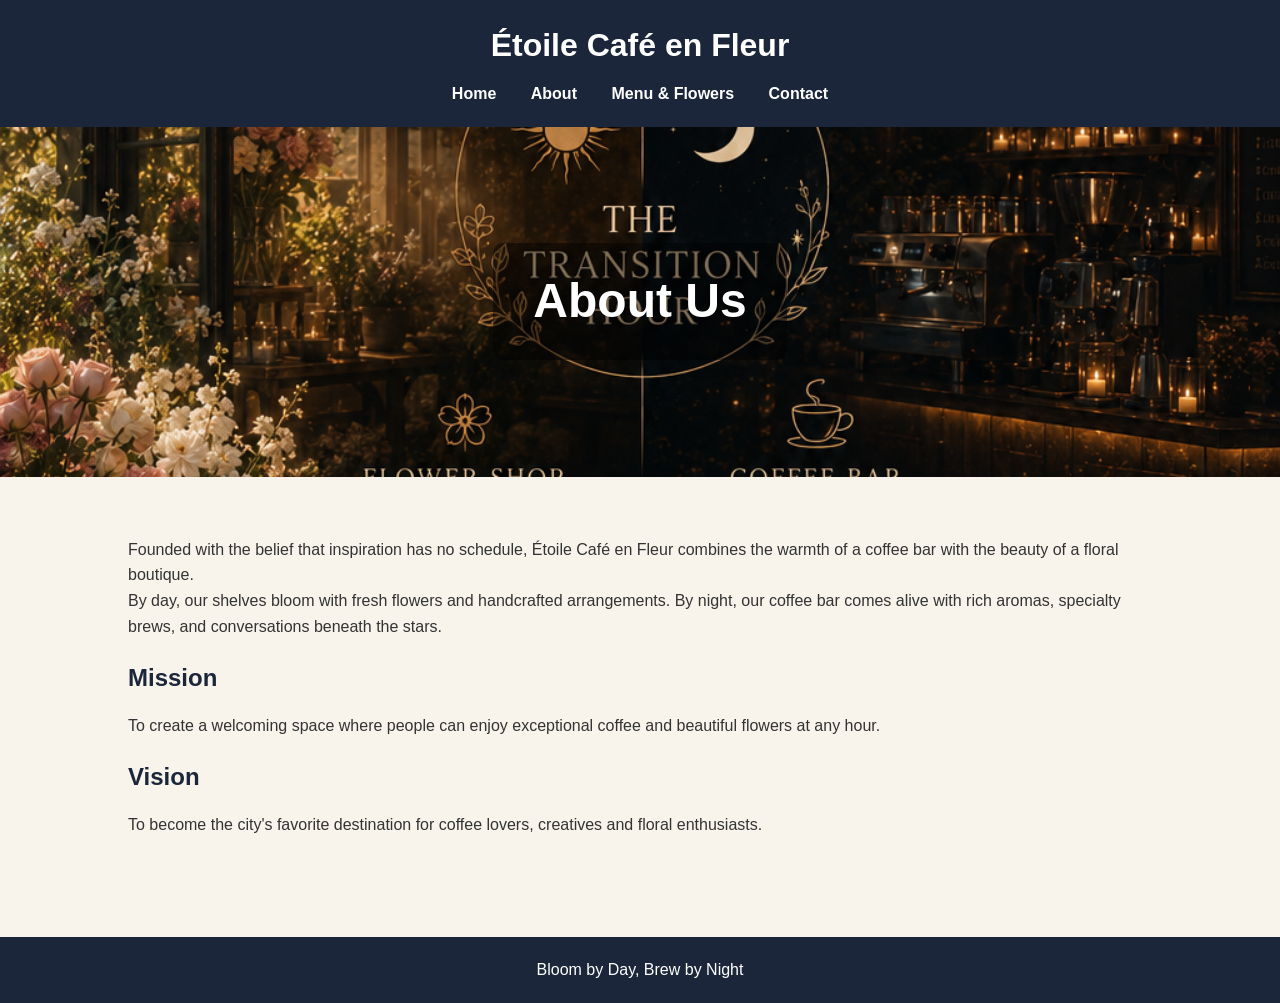
==== about.html @ 239c762a "Add files via upload" ====
<!DOCTYPE html>
<html lang="en">
<head>
<meta charset="UTF-8">
<meta name="viewport" content="width=device-width, initial-scale=1.0">
<title>About Us</title>
<link rel="stylesheet" href="css/style.css">
<link rel="icon" href="assets/favicon.png">
</head>
<body>

<header>
    <h1>Étoile Café en Fleur</h1>

    <nav>
        <a href="index.html">Home</a>
        <a href="about.html">About</a>
        <a href="menu.html">Menu & Flowers</a>
        <a href="contact.html">Contact</a>
    </nav>
</header>
<section class="page-banner about-banner">
    <h2>About Us</h2>
</section>
<section class="page-content">

<p>
Founded with the belief that inspiration has no schedule,
Étoile Café en Fleur combines the warmth of a coffee bar
with the beauty of a floral boutique.
</p>

<p>
By day, our shelves bloom with fresh flowers and handcrafted
arrangements. By night, our coffee bar comes alive with rich aromas,
specialty brews, and conversations beneath the stars.
</p>

<h2>Mission</h2>

<p>
To create a welcoming space where people can enjoy exceptional
coffee and beautiful flowers at any hour.
</p>

<h2>Vision</h2>

<p>
To become the city's favorite destination for coffee lovers,
creatives and floral enthusiasts.
</p>

</section>

<footer>
    <p>Bloom by Day, Brew by Night</p>
</footer>

</body>
</html>
---- css/style.css ----
*{
margin:0;
padding:0;
box-sizing:border-box;
}

body{
font-family:Arial, sans-serif;
background:#F8F4EC;
color:#333;
line-height:1.6;
}

header{
background:#1B263B;
color:white;
padding:20px;
text-align:center;
}

nav{
margin-top:10px;
}

nav a{
color:white;
text-decoration:none;
margin:0 15px;
font-weight:bold;
}

nav a:hover{
color:#D4AF37;
}

.hero{
height:90vh;
background:url("../images/hero.jpg") center/cover;
display:flex;
justify-content:center;
align-items:center;
text-align:center;
}

.hero-content{
background:rgba(0,0,0,0.5);
padding:30px;
color:white;
border-radius:10px;
}

.hero h2{
font-size:3rem;
margin-bottom:15px;
}

.section{
padding:60px 10%;
text-align:center;
}

.cards{
display:flex;
gap:20px;
justify-content:center;
flex-wrap:wrap;
margin-top:30px;
}

.card{
background:white;
width:300px;
border-radius:15px;
overflow:hidden;
box-shadow:0 5px 15px rgba(0,0,0,0.1);
transition:0.3s;
}

.card:hover{
transform:translateY(-5px);
}

.card img{
width:100%;
height:220px;
object-fit:cover;
}

.card h3{
padding:15px;
}

.card p{
padding:0 15px 20px;
}

.page-content{
padding:60px 10%;
}

.page-content h2{
color:#1B263B;
margin-top:20px;
margin-bottom:15px;
}

.page-content ul{
margin-left:20px;
margin-bottom:25px;
}

form{
display:flex;
flex-direction:column;
max-width:500px;
gap:15px;
margin-top:20px;
}

input,
textarea{
padding:12px;
border:1px solid #ccc;
border-radius:5px;
}

button{
background:#1B263B;
color:white;
border:none;
padding:12px;
cursor:pointer;
border-radius:5px;
}

button:hover{
background:#D4AF37;
color:black;
}

footer{
background:#1B263B;
color:white;
text-align:center;
padding:20px;
margin-top:40px;
}

@media(max-width:768px){

.hero h2{
font-size:2rem;
}

.cards{
flex-direction:column;
align-items:center;
}

}
.page-banner{
height:350px;
display:flex;
justify-content:center;
align-items:center;
text-align:center;
color:white;
font-size:2rem;
font-weight:bold;
}

.about-banner{
background:url("../images/about.jpg") center/cover;
}

.about-banner h2{
background:rgba(0,0,0,0.45);
padding:20px 40px;
border-radius:10px;
}
.menu-banner{
background:url("../images/menu.jpg") center/cover;
}

.menu-banner h2{
background:rgba(0,0,0,0.45);
padding:20px 40px;
border-radius:10px;
}
.contact-banner{
background:url("../images/contact.jpg") center/cover;
}

.contact-banner h2{
background:rgba(0,0,0,0.45);
padding:20px 40px;
border-radius:10px;
}
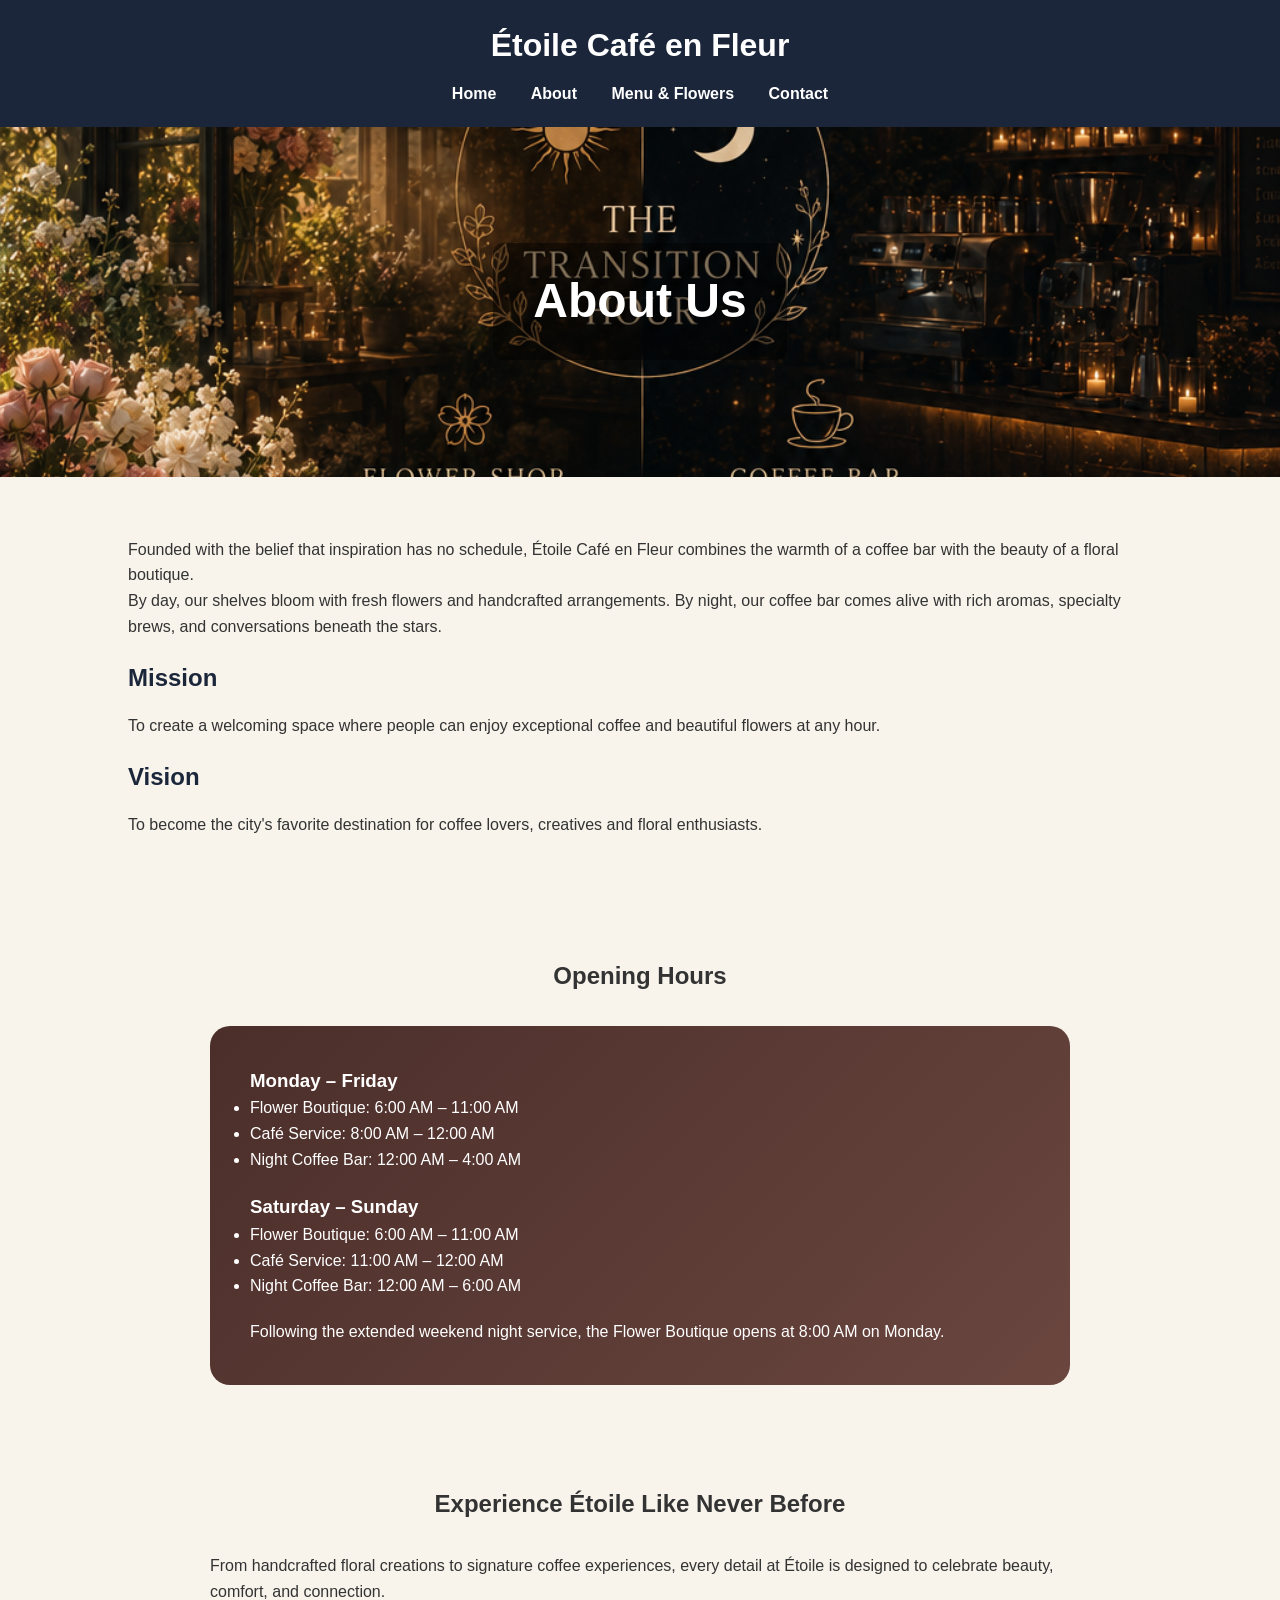
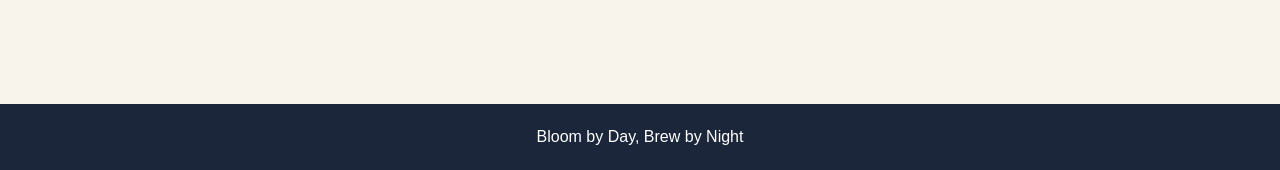
==== commit 60a4d312: "Add files via upload" ====
--- a/about.html
+++ b/about.html
@@ -51,7 +51,44 @@
 </p>
 
 </section>
+<section class="hours">
 
+    <h2>Opening Hours</h2>
+
+    <div class="hours-box">
+
+        <h3>Monday – Friday</h3>
+
+        <ul>
+            <li>Flower Boutique: 6:00 AM – 11:00 AM</li>
+            <li>Café Service: 8:00 AM – 12:00 AM</li>
+            <li>Night Coffee Bar: 12:00 AM – 4:00 AM</li>
+        </ul>
+
+        <h3>Saturday – Sunday</h3>
+
+        <ul>
+            <li>Flower Boutique: 6:00 AM – 11:00 AM</li>
+            <li>Café Service: 11:00 AM – 12:00 AM</li>
+            <li>Night Coffee Bar: 12:00 AM – 6:00 AM</li>
+        </ul>
+
+        <p>
+            Following the extended weekend night service,
+            the Flower Boutique opens at 8:00 AM on Monday.
+        </p>
+
+        </div>
+
+<h2>Experience Étoile Like Never Before</h2>
+
+<p>
+From handcrafted floral creations to signature
+coffee experiences, every detail at Étoile is
+designed to celebrate beauty, comfort, and connection.
+</p>
+
+</section>
 <footer>
     <p>Bloom by Day, Brew by Night</p>
 </footer>
--- a/css/style.css
+++ b/css/style.css
@@ -195,4 +195,209 @@
 background:rgba(0,0,0,0.45);
 padding:20px 40px;
 border-radius:10px;
+}
+.night-banner{
+    background:url("../images/night-banner.jpg");
+    background-size:cover;
+    background-position:center center;
+    height:500px;
+
+    display:flex;
+    justify-content:center;
+    align-items:center;
+
+    margin:80px 0;
+}
+
+.night-overlay{
+    background:rgba(0,0,0,0.6);
+    padding:40px;
+    border-radius:12px;
+    text-align:center;
+    color:white;
+}
+
+.night-overlay h2{
+    font-size:2.5rem;
+    margin-bottom:15px;
+    letter-spacing:3px;
+}
+
+.night-overlay p{
+    font-size:1.1rem;
+    line-height:1.8;
+}
+
+.about-btn{
+    display:inline-block;
+    margin-top:20px;
+    padding:12px 25px;
+    background:#c9a66b;
+    color:white;
+    text-decoration:none;
+    border-radius:30px;
+    font-weight:bold;
+    transition:0.3s;
+}
+
+.about-btn:hover{
+    background:#b38f54;
+}
+.gallery-links{
+    display:flex;
+    flex-wrap:wrap;
+    justify-content:center;
+    gap:15px;
+    margin-top:30px;
+}
+
+.gallery-links a{
+     background:linear-gradient(135deg,#d4af7f,#f0d6a8);
+    color:#fff;
+    text-decoration:none;
+    padding:14px 30px;
+    border-radius:40px;
+    font-weight:600;
+    letter-spacing:0.5px;
+    transition:0.3s;
+    box-shadow:0 4px 12px rgba(0,0,0,0.15);
+}
+
+.gallery-links a:hover{
+  transform:translateY(-3px);
+    box-shadow:0 8px 18px rgba(0,0,0,0.2);  
+}
+.gallery-grid{
+    display:grid;
+    grid-template-columns:repeat(auto-fit,minmax(300px,1fr));
+    gap:20px;
+    margin-top:30px;
+}
+
+.gallery-grid img{
+    width:100%;
+    height:250px;
+    object-fit:cover;
+    border-radius:15px;
+    box-shadow:0 4px 15px rgba(0,0,0,0.15);
+    transition:0.3s;
+}
+
+.gallery-grid img:hover{
+    transform:scale(1.03);
+}
+.gallery-hero{
+    height:500px;
+    background:url("../images/ourworld-banner.jpg") center center/cover no-repeat;
+    display:flex;
+    justify-content:center;
+    align-items:center;
+    text-align:center;
+    position:relative;
+}
+
+.gallery-overlay{
+    background:rgba(0,0,0,0.45);
+    padding:40px;
+    border-radius:20px;
+    color:white;
+    max-width:900px;
+    margin:auto;
+    text-align:center;
+}
+
+.gallery-overlay h1{
+    font-size:4rem;
+    margin-bottom:20px;
+    letter-spacing:2px;
+}
+
+.gallery-overlay p{
+    font-size:1.2rem;
+    line-height:1.8;
+}
+.world-divider{
+    width:120px;
+    height:2px;
+    background:#d4af7f;
+    border:none;
+    margin:40px auto;
+}
+.drink-card{
+    text-align:center;
+    margin-bottom:60px;
+}
+
+.drink-card img{
+    width:100%;
+    height:auto;
+    border-radius:15px;
+}
+
+.drink-card h3{
+    margin-top:15px;
+    font-size:1.6rem;
+}
+
+.drink-card p{
+    max-width:500px;
+    margin:10px auto;
+    line-height:1.6;
+}
+.dreamscape-ending{
+    text-align:center;
+    font-size:1.4rem;
+    font-weight:bold;
+    margin:70px 0;
+    color:#b88c57;
+    letter-spacing:2px;
+}
+.followourjourney a{
+    color:#b38f54;
+    font-size:1.1rem;
+    text-decoration:none;
+    margin:0 15px;
+    font-weight:bold;
+}
+
+.followourjourney a:hover{
+    color:#d4af7f;
+}
+.hours{
+    max-width:900px;
+    margin:auto;
+    padding:60px 20px;
+}
+
+.hours h2{
+    text-align:center;
+    margin-bottom:30px;
+}
+
+.hours-box{
+    background:#1f1f1f;
+    color:white;
+    padding:30px;
+    border-radius:15px;
+}
+
+.hours-box h2{
+    color:#c9a66b;
+    margin-top:60px;
+}
+
+.hours-box ul{
+    margin-bottom:20px;
+}
+.hours-box{
+    background: linear-gradient(
+        135deg,
+        #4b2e2a,
+        #6a463f
+    );
+
+    color:white;
+    padding:40px;
+    border-radius:20px;
+    margin-bottom:100px;
 }
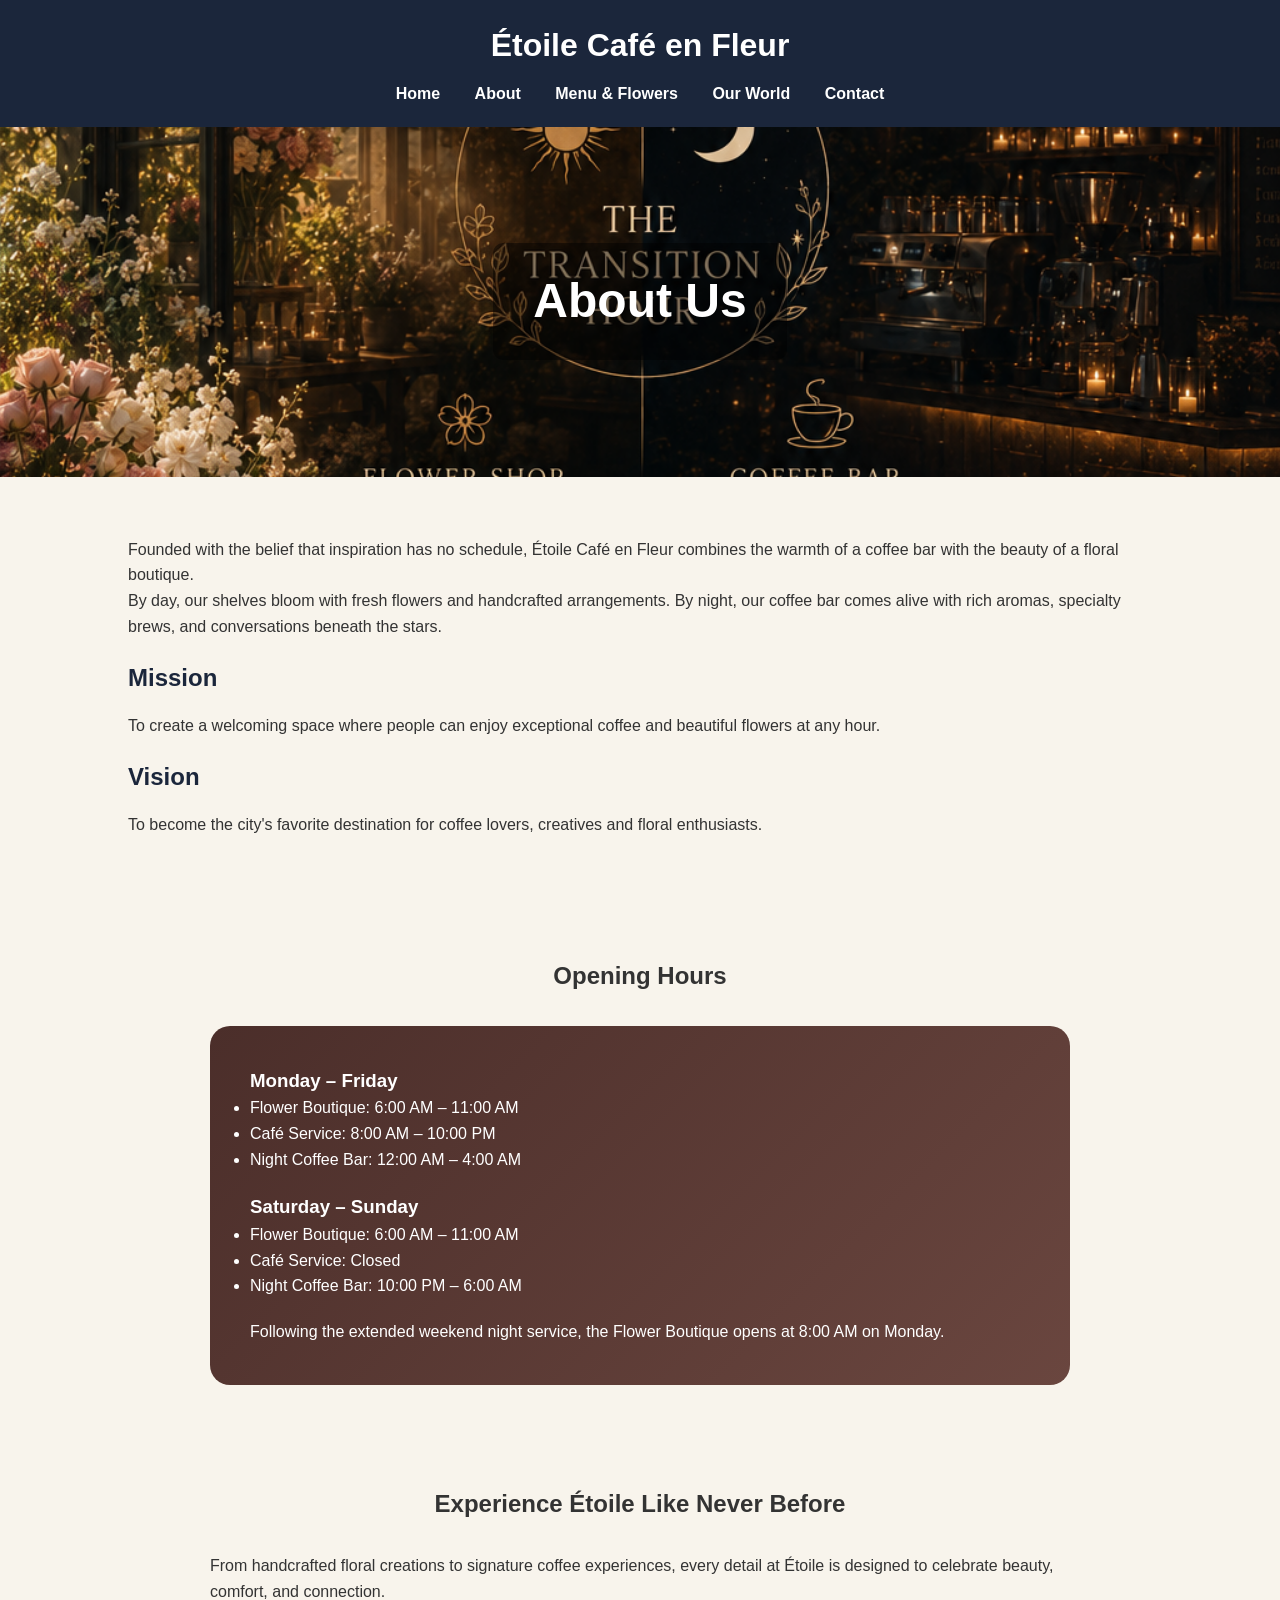
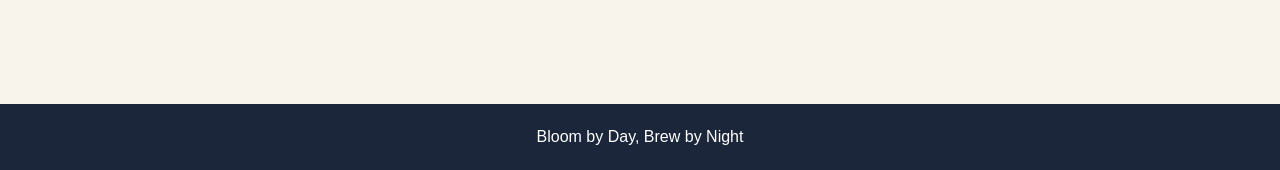
==== commit e57867f0: "Add files via upload" ====
--- a/about.html
+++ b/about.html
@@ -16,6 +16,7 @@
         <a href="index.html">Home</a>
         <a href="about.html">About</a>
         <a href="menu.html">Menu & Flowers</a>
+        <a href="gallery.html">Our World</a>
         <a href="contact.html">Contact</a>
     </nav>
 </header>
@@ -61,7 +62,7 @@
 
         <ul>
             <li>Flower Boutique: 6:00 AM – 11:00 AM</li>
-            <li>Café Service: 8:00 AM – 12:00 AM</li>
+            <li>Café Service: 8:00 AM – 10:00 PM</li>
             <li>Night Coffee Bar: 12:00 AM – 4:00 AM</li>
         </ul>
 
@@ -69,8 +70,8 @@
 
         <ul>
             <li>Flower Boutique: 6:00 AM – 11:00 AM</li>
-            <li>Café Service: 11:00 AM – 12:00 AM</li>
-            <li>Night Coffee Bar: 12:00 AM – 6:00 AM</li>
+            <li>Café Service: Closed </li>
+            <li>Night Coffee Bar: 10:00 PM – 6:00 AM</li>
         </ul>
 
         <p>
